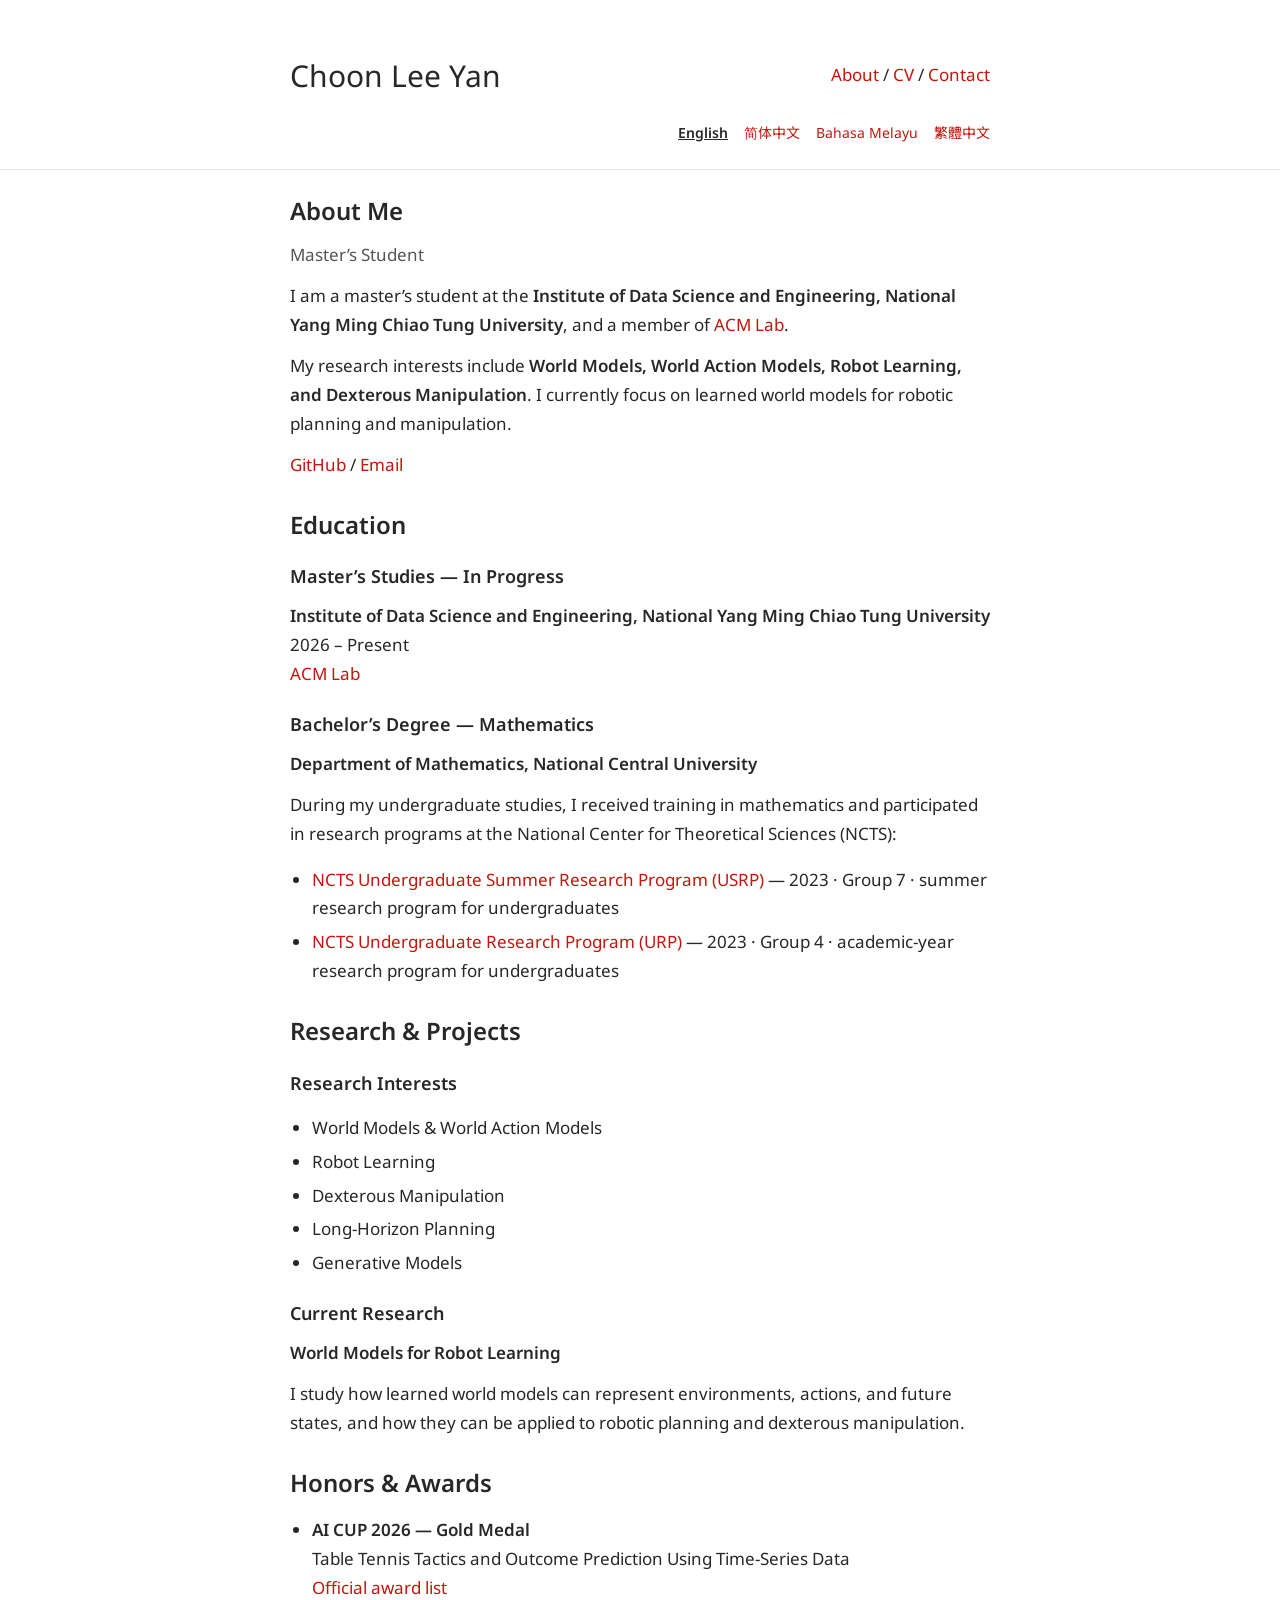
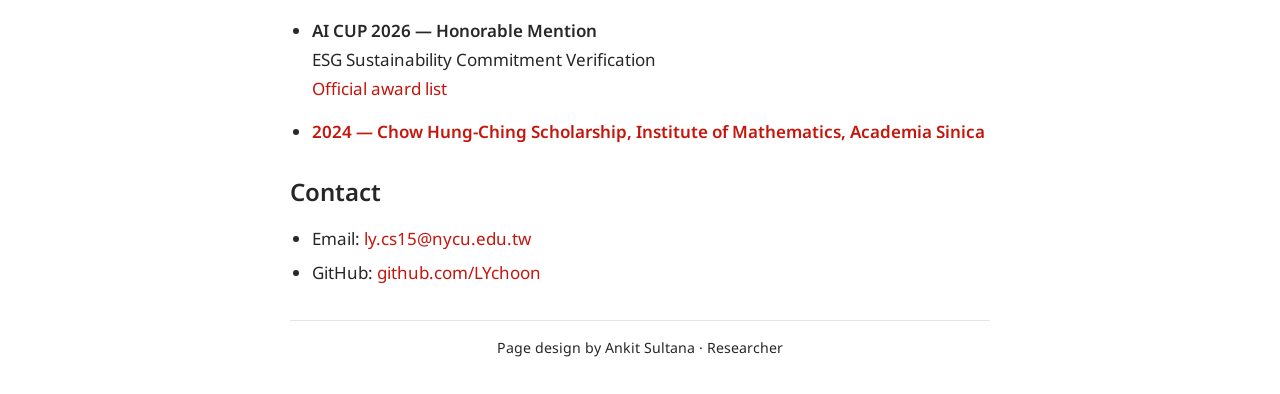
==== en.html @ a1a10902 "Publish multilingual academic CV" ====
<!doctype html>
<!-- Adapted from Researcher by Ankit Sultana. GPL-3.0; see LICENSE. -->
<html lang="en">
<head>
  <meta charset="utf-8">
  <meta name="viewport" content="width=device-width, initial-scale=1">
  <title>Choon Lee Yan | CV</title>
  <meta name="description" content="Choon Lee Yan is a master’s student at the Institute of Data Science and Engineering, National Yang Ming Chiao Tung University, and a member of ACM Lab. Research interests include world models and robot learning.">
  <meta name="author" content="Choon Lee Yan">
  <link rel="stylesheet" href="style.css">
  <script src="languages.js" defer></script>
</head>
<body>
  <a class="skip-link" href="#about">Skip to main content</a>
  <header>
    <div class="container navbar">
      <a id="author-name" href="#about">Choon Lee Yan</a>
      <nav aria-label="CV">
        <a href="#about">About</a><span aria-hidden="true"> / </span>
        <a href="#education">CV</a><span aria-hidden="true"> / </span>
        <a href="#contact">Contact</a>
      </nav>
    </div>
    <nav class="language-nav container" aria-label="Language selection">
        <a href="en.html" lang="en" hreflang="en" aria-current="page">English</a>
        <a href="index.html" lang="zh-Hant" hreflang="zh-Hant">繁體中文</a>
        <a href="zh-cn.html" lang="zh-Hans" hreflang="zh-Hans">简体中文</a>
        <a href="ms.html" lang="ms" hreflang="ms">Bahasa Melayu</a>
    </nav>
  </header>
  <hr class="page-rule">
  <main class="container content">
    <section id="about" aria-labelledby="about-title">
      <h1 id="about-title">About Me</h1>
      <p class="subtitle">Master’s Student</p>
      <p>I am a master’s student at the <strong>Institute of Data Science and Engineering, National Yang Ming Chiao Tung University</strong>, and a member of <a href="https://acm.cs.nycu.edu.tw/">ACM Lab</a>.</p>
      <p>My research interests include <strong>World Models, World Action Models, Robot Learning, and Dexterous Manipulation</strong>. I currently focus on learned world models for robotic planning and manipulation.</p>
      <p><a href="https://github.com/LYchoon">GitHub</a> / <a href="mailto:ly.cs15@nycu.edu.tw">Email</a></p>
    </section>
    <section id="education" aria-labelledby="education-title">
      <h2 id="education-title">Education</h2>
      <h3>Master’s Studies — In Progress</h3>
      <p><strong>Institute of Data Science and Engineering, National Yang Ming Chiao Tung University</strong><br>
        2026 – Present<br>
        <a href="https://acm.cs.nycu.edu.tw/">ACM Lab</a>
      </p>
      <h3>Bachelor’s Degree — Mathematics</h3>
      <p><strong>Department of Mathematics, National Central University</strong></p>
      <p>During my undergraduate studies, I received training in mathematics and participated in research programs at the National Center for Theoretical Sciences (NCTS):</p>
      <ul>
        <li><a href="https://sites.google.com/ncts.ntu.edu.tw/nctsusrp/2023/2023-topics-groups-reports?authuser=0">NCTS Undergraduate Summer Research Program (USRP)</a> — 2023 · Group 7 · summer research program for undergraduates</li>
        <li><a href="https://sites.google.com/ncts.ntu.edu.tw/urp/home/urp/2023?authuser=0">NCTS Undergraduate Research Program (URP)</a> — 2023 · Group 4 · academic-year research program for undergraduates</li>
      </ul>
    </section>
    <section id="research" aria-labelledby="research-title">
      <h2 id="research-title">Research &amp; Projects</h2>
      <h3>Research Interests</h3>
      <ul>
        <li>World Models &amp; World Action Models</li>
        <li>Robot Learning</li>
        <li>Dexterous Manipulation</li>
        <li>Long-Horizon Planning</li>
        <li>Generative Models</li>
      </ul>
      <h3>Current Research</h3>
      <p><strong>World Models for Robot Learning</strong></p>
      <p>I study how learned world models can represent environments, actions, and future states, and how they can be applied to robotic planning and dexterous manipulation.</p>
    </section>
    <section id="awards" aria-labelledby="awards-title">
      <h2 id="awards-title">Honors &amp; Awards</h2>
      <ul class="awards-list">
        <li><strong>AI CUP 2026 — Gold Medal</strong><br>
          Table Tennis Tactics and Outcome Prediction Using Time-Series Data<br>
          <a href="https://www.aicup.tw/_files/ugd/7fbdbf_f5f17a3fa5fc48acb966f7048b64f83f.pdf#page=1">Official award list</a>
        </li>
        <li><strong>AI CUP 2026 — Honorable Mention</strong><br>
          ESG Sustainability Commitment Verification<br>
          <a href="https://www.aicup.tw/_files/ugd/7fbdbf_d1dc8eb5ff79435782f27398058bac2f.pdf#page=3">Official award list</a>
        </li>
        <li><strong><a href="https://www.math.sinica.edu.tw/f59addca-1da6-47fd-9bb8-18d087da6088/posts/15089">2024 — Chow Hung-Ching Scholarship, Institute of Mathematics, Academia Sinica</a></strong></li>
      </ul>
    </section>
    <section id="contact" aria-labelledby="contact-title">
      <h2 id="contact-title">Contact</h2>
      <ul>
        <li>Email: <a href="mailto:ly.cs15@nycu.edu.tw">ly.cs15@nycu.edu.tw</a></li>
        <li>GitHub: <a href="https://github.com/LYchoon">github.com/LYchoon</a></li>
      </ul>
    </section>
    <footer>
      <hr>
      <p><small>Page design by <a href="https://github.com/ankitsultana/researcher">Ankit Sultana</a> · Researcher</small></p>
    </footer>
  </main>
</body>
</html>
---- style.css ----
/* Researcher by Ankit Sultana, adapted 2026-10-05. GPL-3.0; see LICENSE. */
@import url("https://fonts.googleapis.com/css2?family=Noto+Sans:wght@400;600&family=Noto+Sans+JP:wght@400;600&family=Noto+Sans+SC:wght@400;600&family=Noto+Sans+TC:wght@400;600&display=swap");

html { scroll-behavior: smooth; }
body { margin: 0; color: #272727; background: #fff; font-family: "Noto Sans", "Noto Sans TC", "Segoe UI", Arial, sans-serif; font-size: 17px; font-weight: 400; line-height: 1.7; }
html[lang="zh-Hant"] body { font-family: "Noto Sans", "Noto Sans TC", "Microsoft JhengHei", sans-serif; }
html[lang="zh-Hans"] body { font-family: "Noto Sans", "Noto Sans SC", "Microsoft YaHei", "Microsoft JhengHei", sans-serif; }
html[lang="ja"] body { font-family: "Noto Sans", "Noto Sans JP", "Yu Gothic", "Meiryo", sans-serif; }
h1, h2, h3, strong, b { font-weight: 600; }
a { color: #c4160c; text-decoration: none; overflow-wrap: anywhere; }
a:hover { text-decoration: underline; }
a:focus-visible { outline: 2px solid #c4160c; outline-offset: 4px; }
hr { border: 0; border-top: 1px solid rgba(0, 0, 0, .1); }
.container { max-width: 700px; margin: auto; }
.navbar { padding: 50px 0 20px; display: flex; align-items: center; justify-content: space-between; gap: 24px; }
#author-name { color: #272727; font-size: 30px; }
nav { white-space: nowrap; }
.language-nav { display: flex; justify-content: flex-end; flex-wrap: wrap; gap: 6px 16px; padding-bottom: 24px; font-size: 14px; }
.language-nav a[aria-current="page"] { color: #272727; font-weight: 600; text-decoration: underline; }
.page-rule { margin: 0; }
.content { padding-top: 24px; padding-bottom: 32px; }
h1, h2 { font-size: 24px; line-height: 1.4; margin: 28px 0 14px; }
h1 { margin-top: 0; }
h3 { font-size: 18px; line-height: 1.5; margin: 22px 0 8px; }
p { margin: 12px 0; }
.subtitle { margin-top: 0; color: #555; }
.pending { color: #626262; }
section { scroll-margin-top: 24px; }
ul { padding-left: 22px; }
li { margin: 5px 0; }
.awards-list li { margin: 14px 0; }
footer { margin-top: 32px; }
footer p { text-align: center; margin-bottom: 0; }
footer a { color: inherit; }
.skip-link { position: absolute; top: -100px; left: 16px; background: white; padding: 8px 12px; }
.skip-link:focus { top: 8px; }
@media (max-width: 800px) { .container { max-width: 600px; } }
@media (max-width: 650px) { .container { width: 83%; } }
@media (max-width: 500px) {
  .navbar { padding: 40px 0 20px; flex-direction: column; gap: 4px; }
  .language-nav { justify-content: center; gap: 6px 12px; }
  .content { padding-top: 24px; }
  body { font-size: 16px; }
  h1, h2 { font-size: 22px; }
}
@media (prefers-reduced-motion: reduce) { html { scroll-behavior: auto; } }
@media print {
  body { font-size: 11pt; }
  .container { width: 100%; max-width: none; }
  .navbar { padding: 0 0 12px; }
  nav, .skip-link, footer { display: none; }
  .content { padding-top: 16px; }
  section { break-inside: avoid; }
  a { color: inherit; }
}
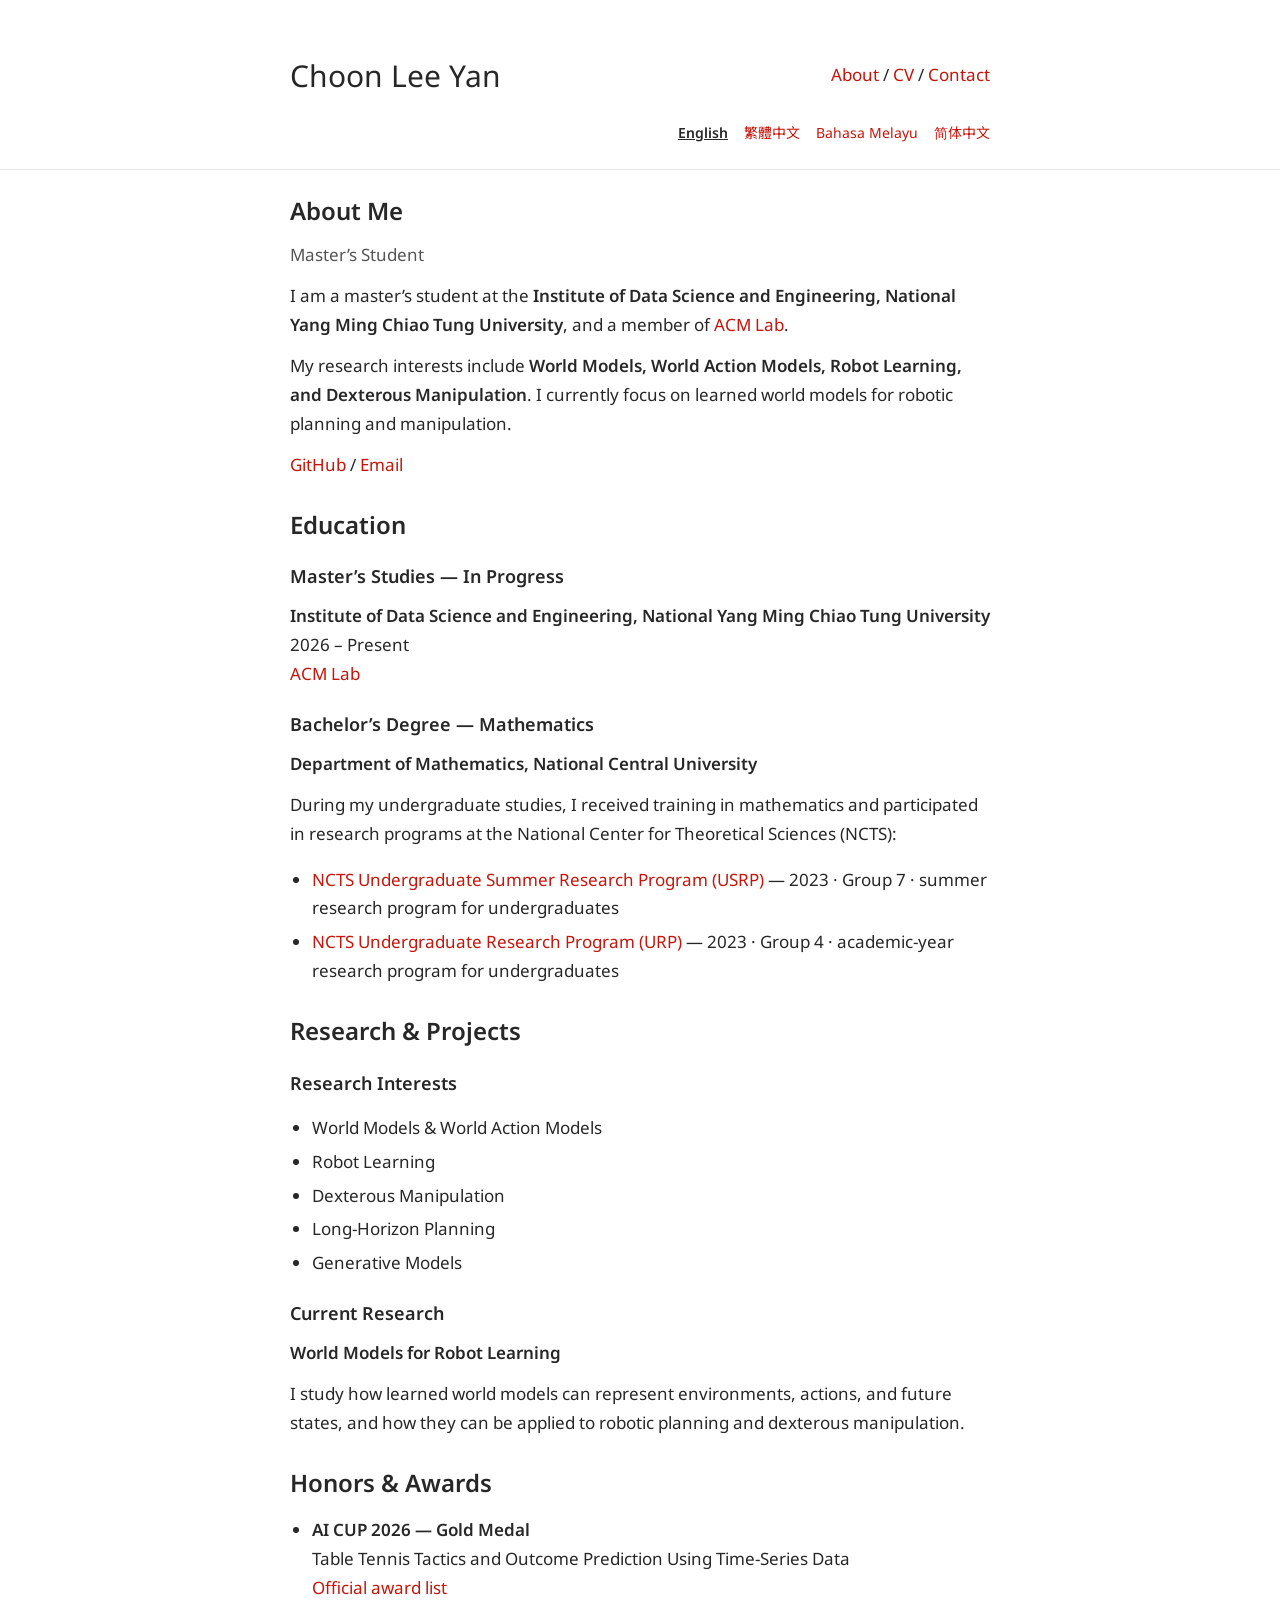
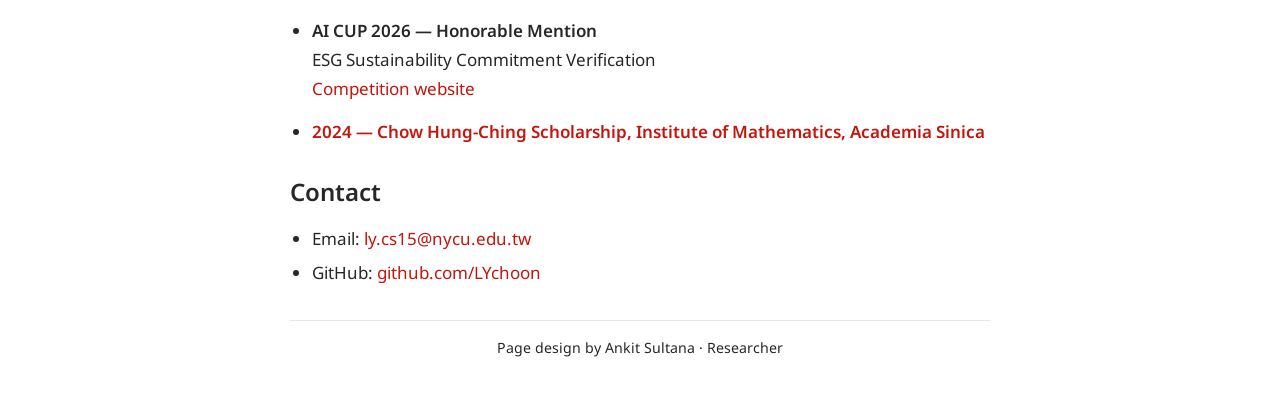
==== commit a16294bd: "Update ESG competition website link" ====
--- a/en.html
+++ b/en.html
@@ -75,7 +75,7 @@
         </li>
         <li><strong>AI CUP 2026 — Honorable Mention</strong><br>
           ESG Sustainability Commitment Verification<br>
-          <a href="https://www.aicup.tw/_files/ugd/7fbdbf_d1dc8eb5ff79435782f27398058bac2f.pdf#page=3">Official award list</a>
+          <a href="https://veripromiseesg.github.io/">Competition website</a>
         </li>
         <li><strong><a href="https://www.math.sinica.edu.tw/f59addca-1da6-47fd-9bb8-18d087da6088/posts/15089">2024 — Chow Hung-Ching Scholarship, Institute of Mathematics, Academia Sinica</a></strong></li>
       </ul>
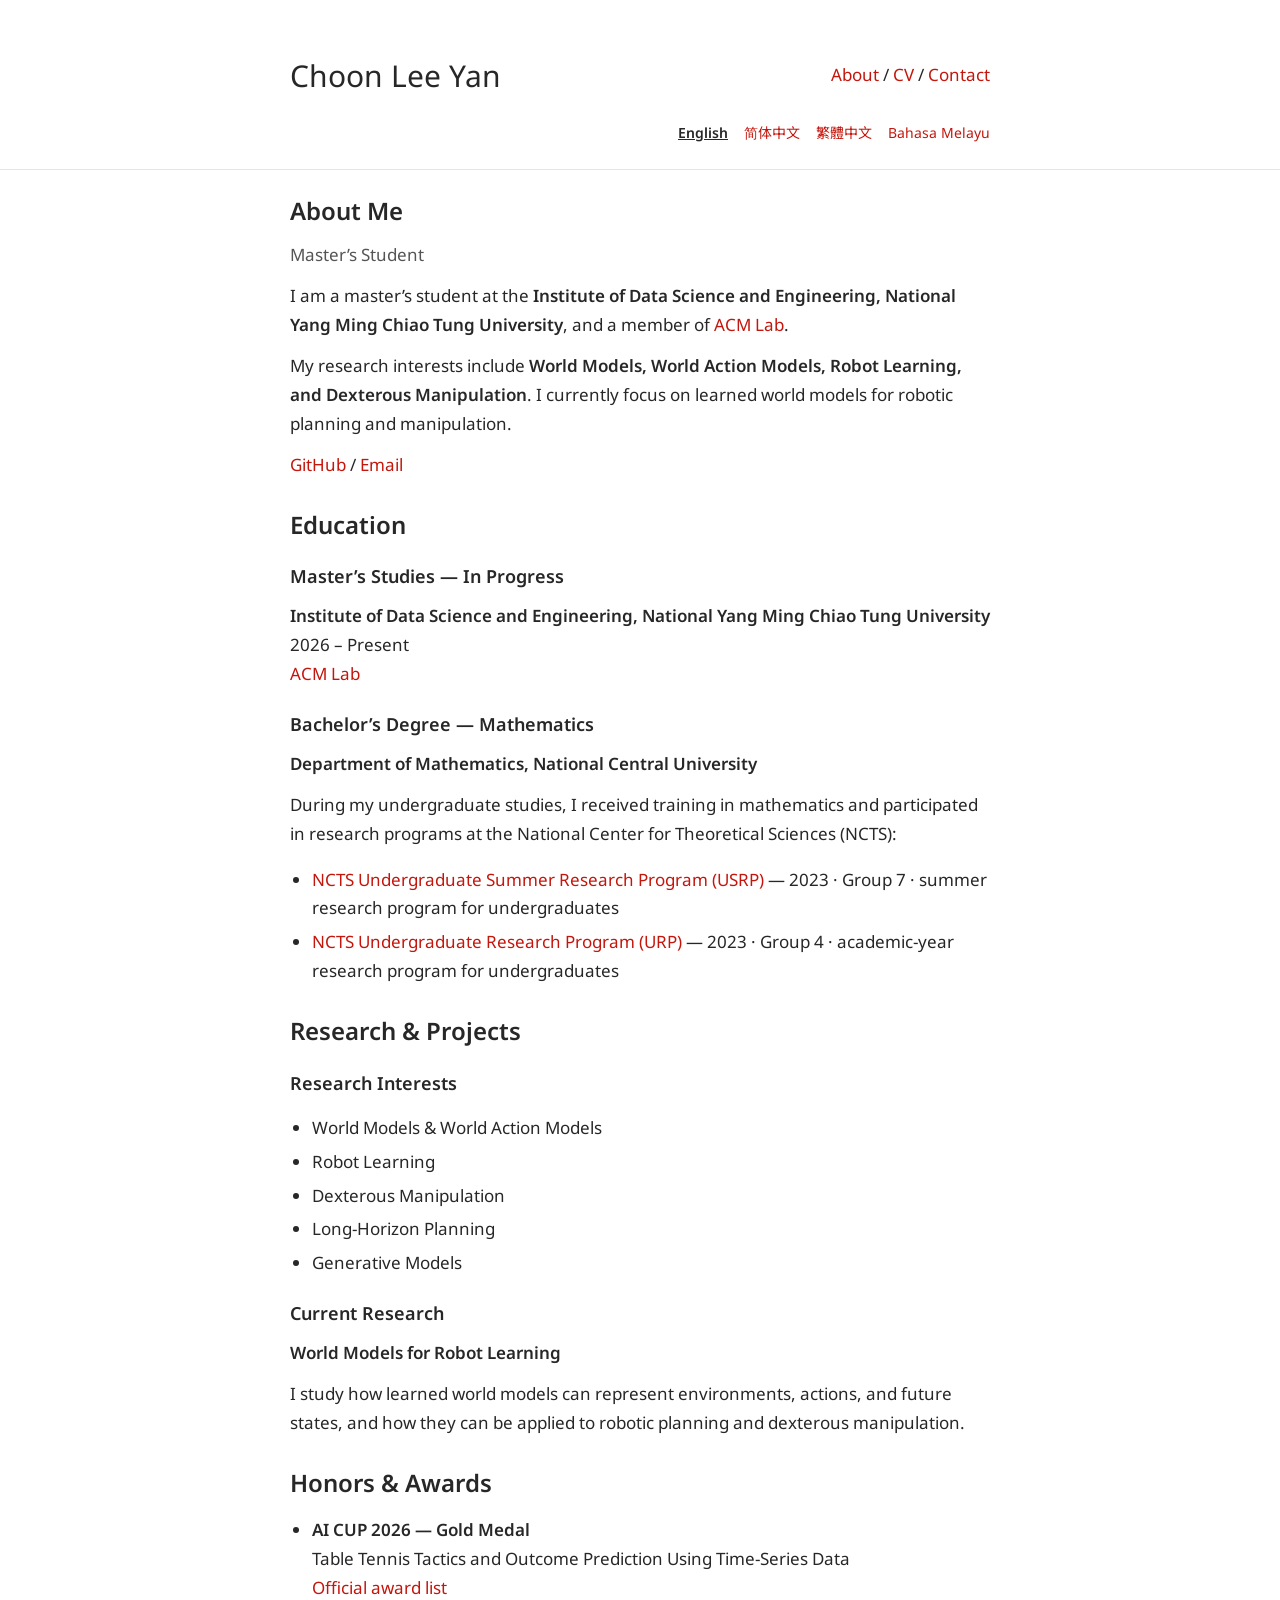
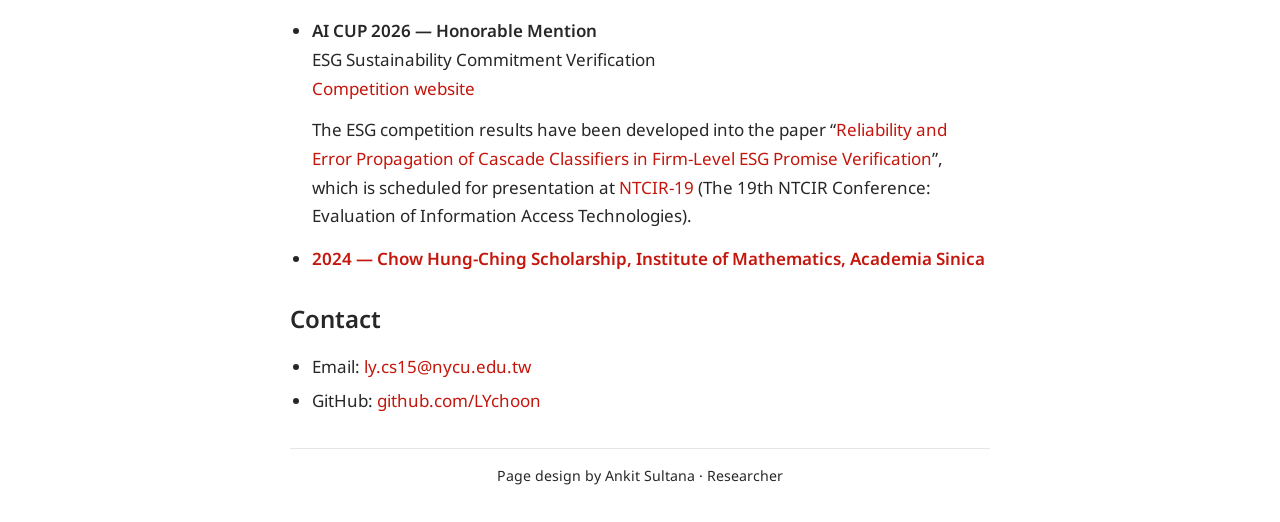
==== commit 6b08214a: "Add planned NTCIR-19 presentation of ESG competition research" ====
--- a/en.html
+++ b/en.html
@@ -76,6 +76,7 @@
         <li><strong>AI CUP 2026 — Honorable Mention</strong><br>
           ESG Sustainability Commitment Verification<br>
           <a href="https://veripromiseesg.github.io/">Competition website</a>
+          <p>The ESG competition results have been developed into the paper “<a href="https://research.nii.ac.jp/ntcir/ntcir-19/program.html#session-5a">Reliability and Error Propagation of Cascade Classifiers in Firm-Level ESG Promise Verification</a>”, which is scheduled for presentation at <a href="https://research.nii.ac.jp/ntcir/ntcir-19/conference.html">NTCIR-19</a> (The 19th NTCIR Conference: Evaluation of Information Access Technologies).</p>
         </li>
         <li><strong><a href="https://www.math.sinica.edu.tw/f59addca-1da6-47fd-9bb8-18d087da6088/posts/15089">2024 — Chow Hung-Ching Scholarship, Institute of Mathematics, Academia Sinica</a></strong></li>
       </ul>
